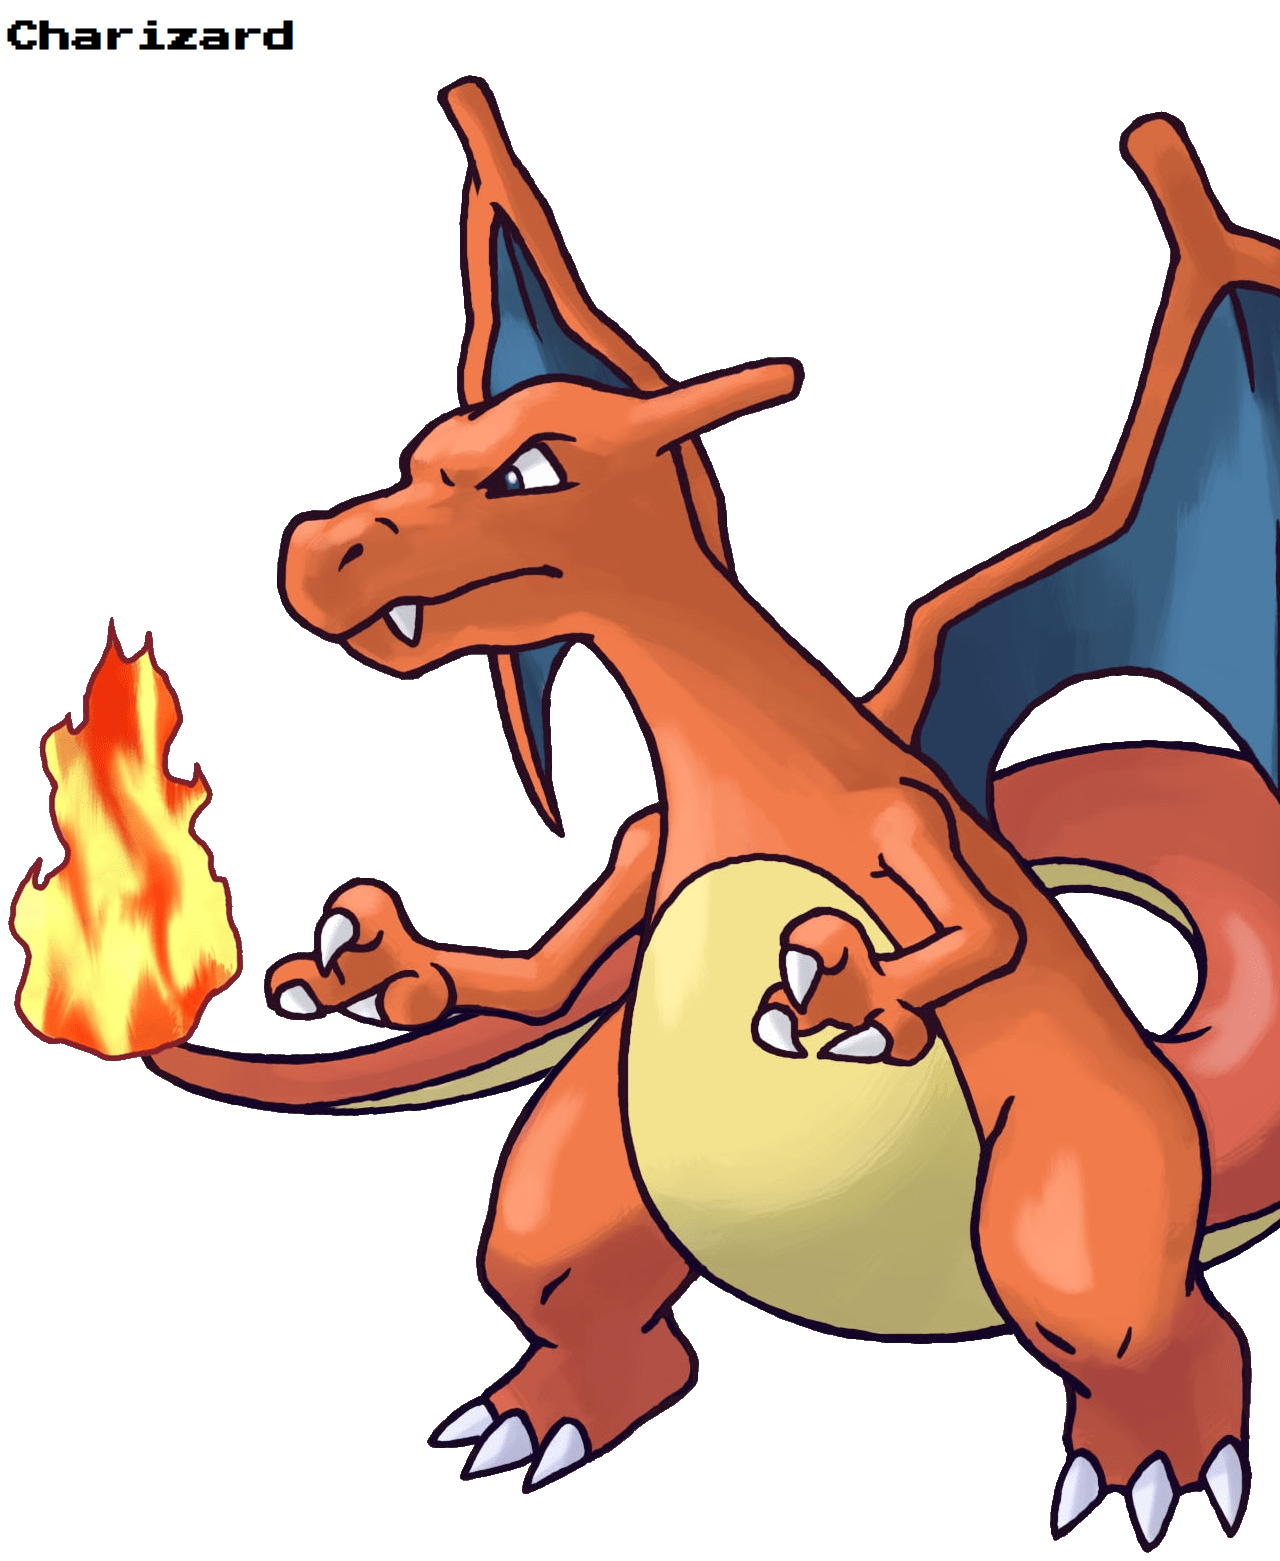
==== charizard.html @ 57360f5d "1" ====
<!DOCTYPE html>
<html lang="en">
<head>
    <meta charset="UTF-8">
    <meta http-equiv="X-UA-Compatible" content="IE=edge">
    <meta name="viewport" content="width=device-width, initial-scale=1.0">
    <title>Charizard</title>
    <link rel="stylesheet" type="text/css" href="css/charizard.css">
    <link rel="preconnect" href="https://fonts.googleapis.com">
    <link rel="preconnect" href="https://fonts.gstatic.com" crossorigin>
    <link href="https://fonts.googleapis.com/css2?family=Press+Start+2P&display=swap" rel="stylesheet">
</head>
<body>
    <h1>Charizard</h1>
    <p></p>
    <img src="img/charizard.png">

</body>
</html>
---- css/charizard.css ----
body{
    font-family: 'Press Start 2P', cursive;
}
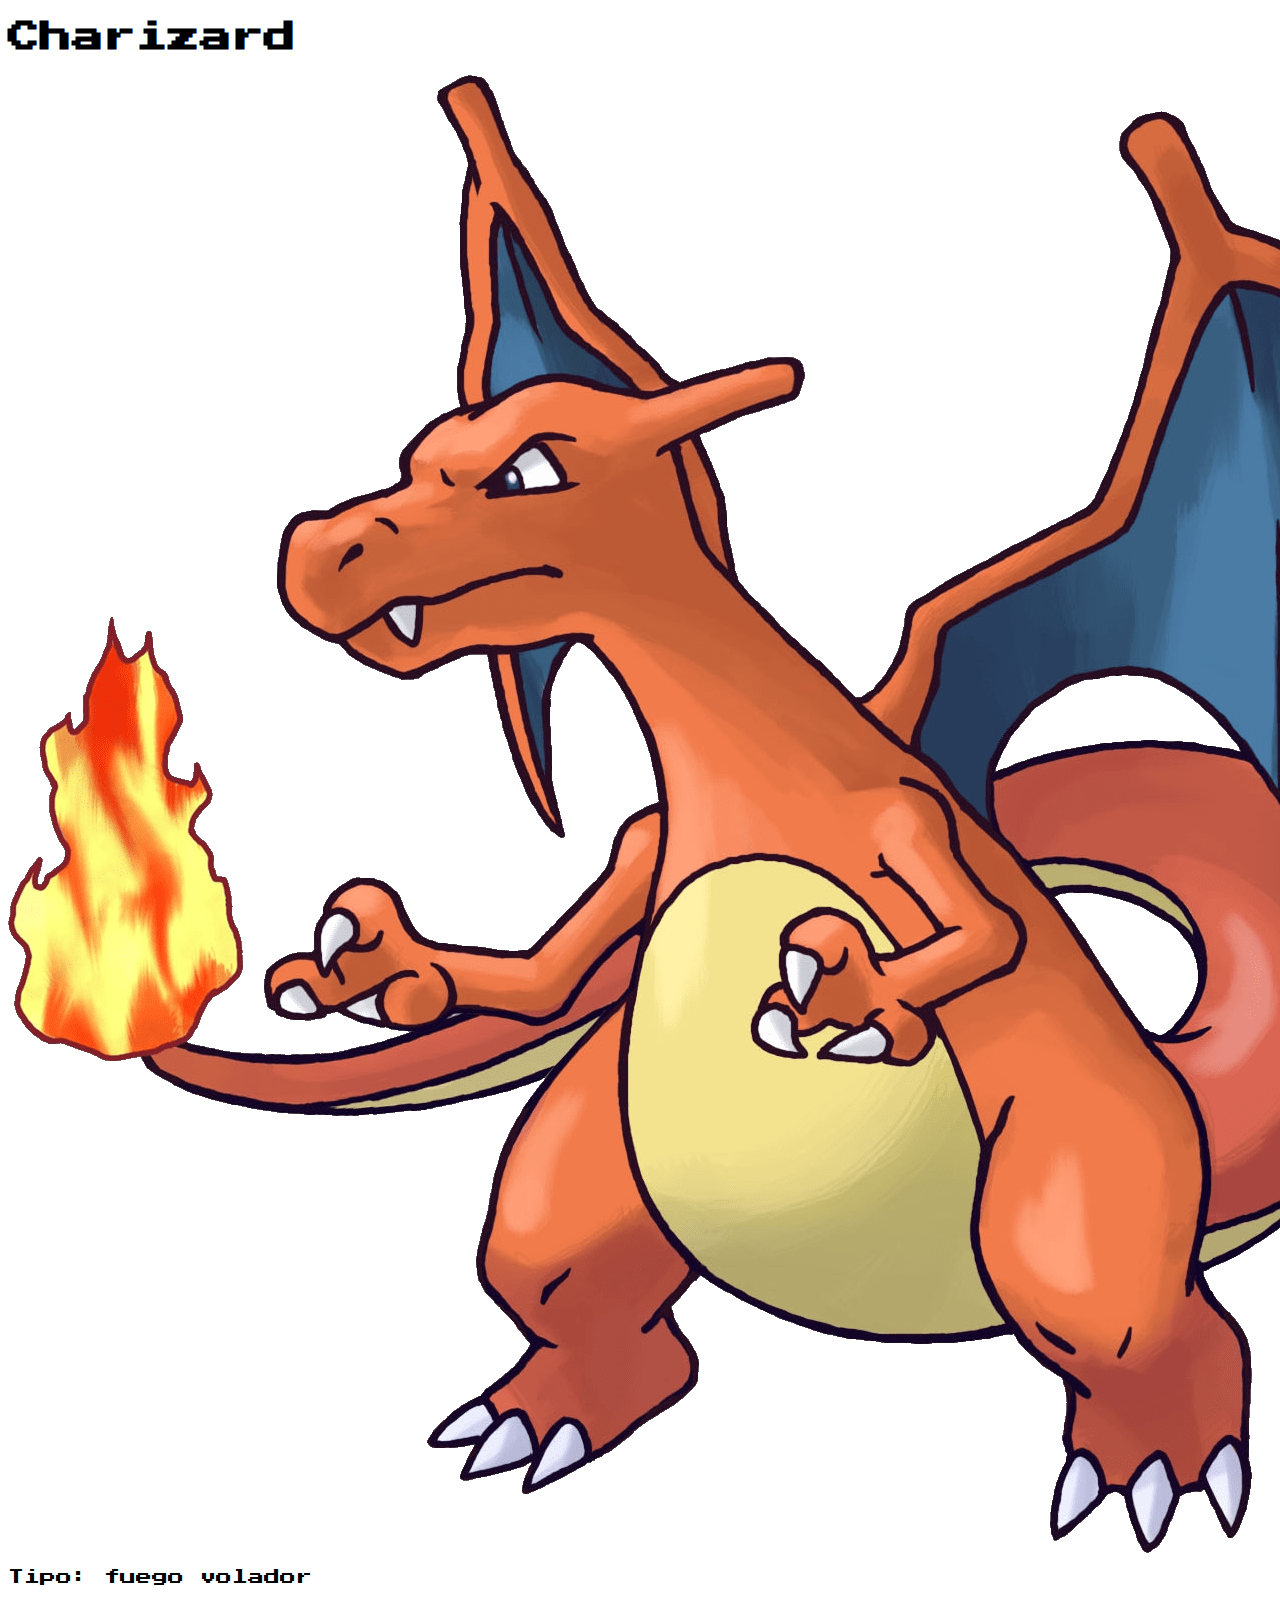
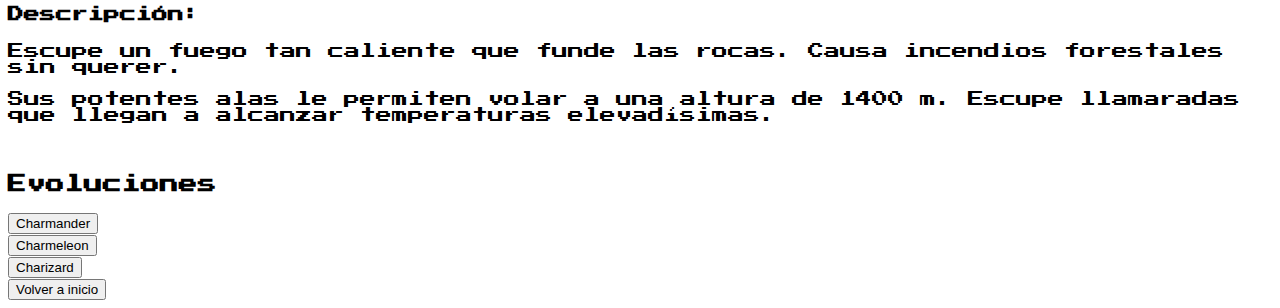
==== commit 3bbd7885: "f2" ====
--- a/charizard.html
+++ b/charizard.html
@@ -9,11 +9,23 @@
     <link rel="preconnect" href="https://fonts.googleapis.com">
     <link rel="preconnect" href="https://fonts.gstatic.com" crossorigin>
     <link href="https://fonts.googleapis.com/css2?family=Press+Start+2P&display=swap" rel="stylesheet">
+    <link rel="icon" type="image/png" href="./img/pokeball.png"/>
 </head>
 <body>
     <h1>Charizard</h1>
-    <p></p>
-    <img src="img/charizard.png">
-
+    <img src="./img/charizard.png">
+    <p>Tipo: <span id="tipo-1">fuego</span> <span id="tipo-2">volador</span></p>
+    <h4>Descripción:</h4>
+    <p>Escupe un fuego tan caliente que funde las rocas. Causa incendios forestales sin querer.</p>
+    <p>Sus potentes alas le permiten volar a una altura de 1400 m. Escupe llamaradas que llegan a alcanzar temperaturas elevadísimas.</p>
+    <br>
+    <h3>Evoluciones</h3>
+    <button onclick="location.href='./charmander.html'">Charmander</button>
+    <br>
+    <button onclick="location.href='./charmeleon.html'">Charmeleon</button> 
+    <br>
+    <button onclick="location.href='./charizard.html'">Charizard</button>
+    <br>
+    <button onclick="location.href='./index.html'">Volver a inicio</button>
 </body>
 </html>